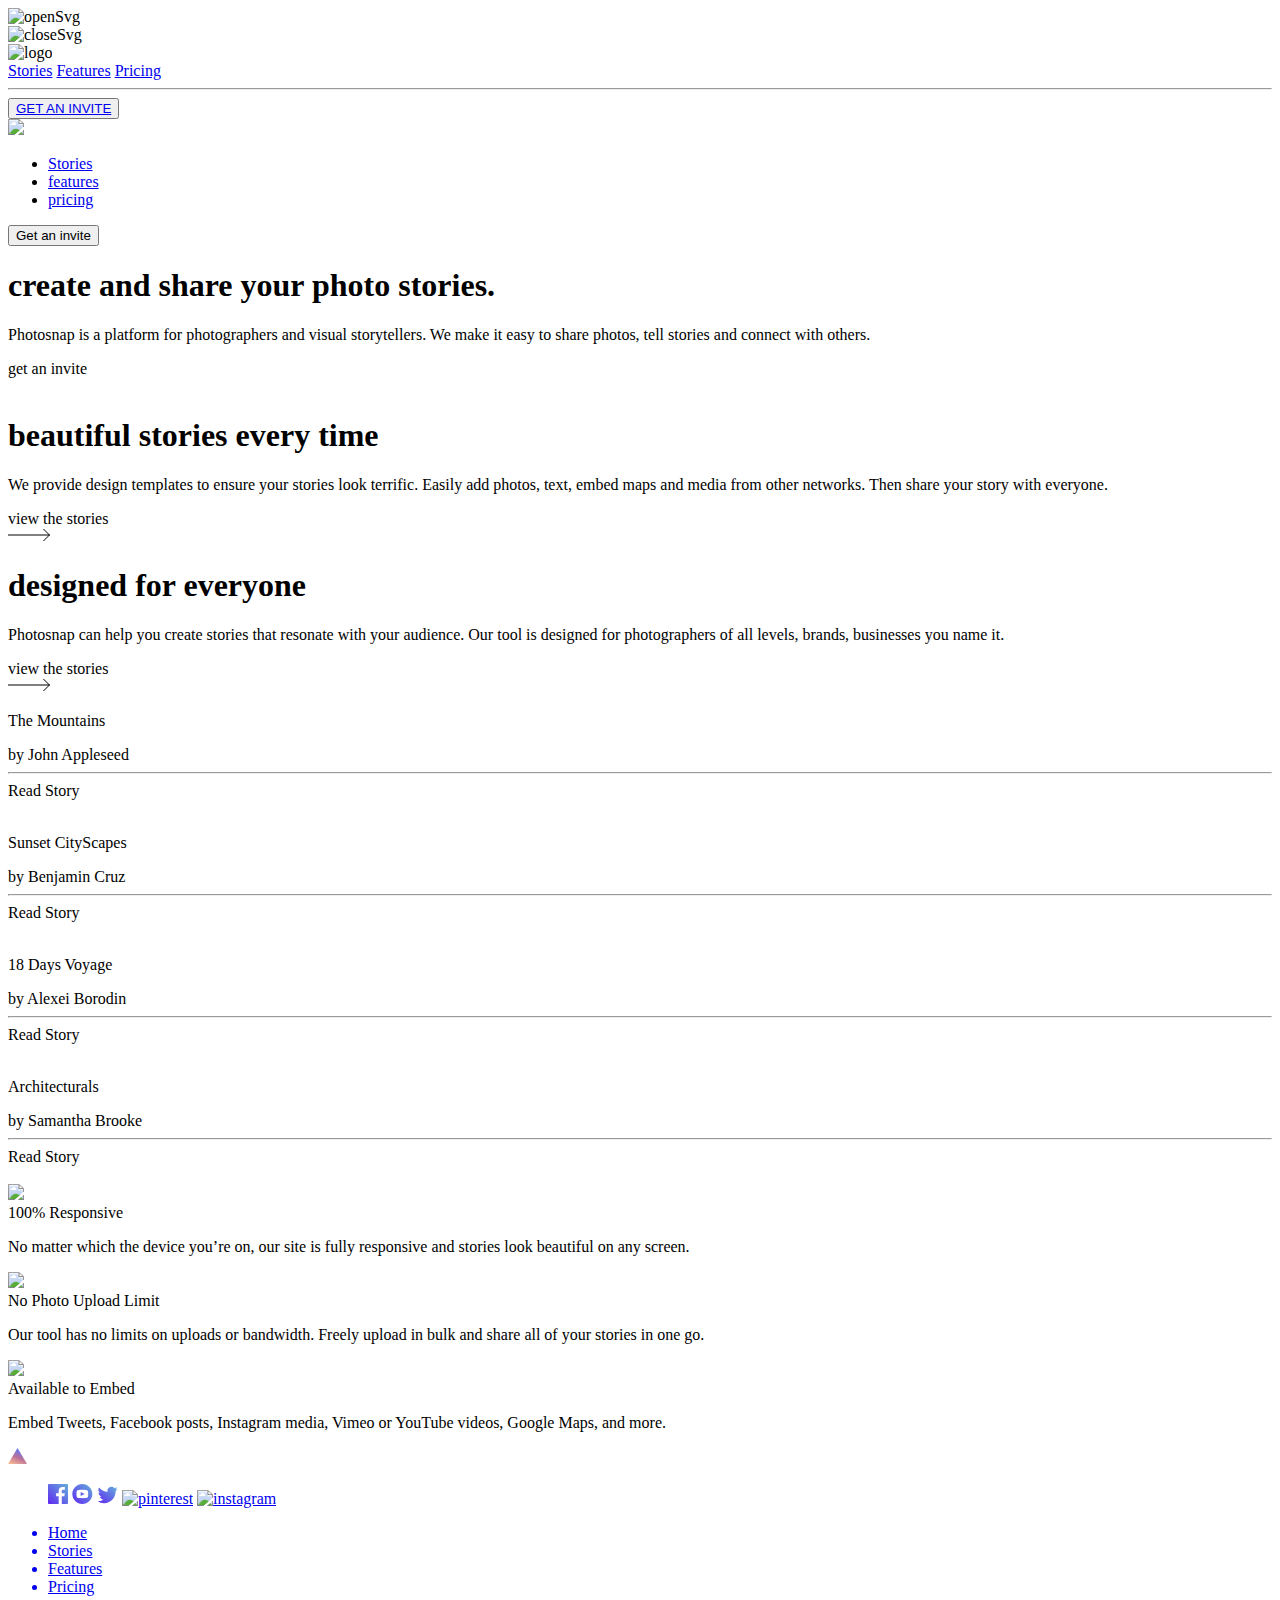
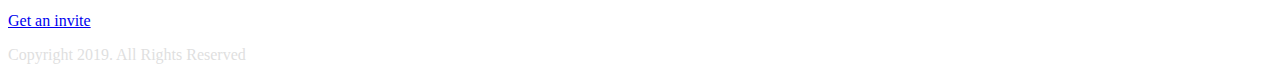
==== starter-code/index.html @ 3b705730 "update" ====
<!DOCTYPE html>
<html lang="en">
<head>
  <meta charset="UTF-8">
  <meta name="viewport" content="width=device-width, initial-scale=1.0">
  <link rel="stylesheet" href="main.css">
  <link rel="preconnect" href="https://fonts.googleapis.com">
<link rel="preconnect" href="https://fonts.gstatic.com" crossorigin>
<link href="https://fonts.googleapis.com/css2?family=DM+Sans:wght@500&display=swap" rel="stylesheet">
<link rel="preconnect" href="https://fonts.googleapis.com">
<link rel="preconnect" href="https://fonts.gstatic.com" crossorigin>
<link href="https://fonts.googleapis.com/css2?family=DM+Sans&display=swap" rel="stylesheet">
<link rel="preconnect" href="https://fonts.googleapis.com">
<link rel="preconnect" href="https://fonts.gstatic.com" crossorigin>
<link href="https://fonts.googleapis.com/css2?family=DM+Sans&display=swap" rel="stylesheet">
<link rel="preconnect" href="https://fonts.googleapis.com">
<link rel="preconnect" href="https://fonts.gstatic.com" crossorigin>
<link href="https://fonts.googleapis.com/css2?family=DM+Sans&display=swap" rel="stylesheet">
 
  <link rel="icon" type="image/png" sizes="32x32" href="./assets/favicon-32x32.png">
 

 




  <title>Frontend Mentor | Photosnap Website Challenge</title>
</head>
<body>
   

  <div class="mob-menu">
    <img class="mob-open"  src="./assets/shared/mobile/menu.svg" alt="openSvg">
    <div class="mob-wrapper close">
      <img class="mob-close" src="./assets/shared/mobile/close.svg"  alt="closeSvg">
      <div class="mob-list">
        <div class="nav-logo">
          <img src="./assets/shared/desktop/logo.svg" alt="logo">
        </div>
        <a href="stories.html" class="mob-list_item">Stories</a>
        <a href="features.html" class="mob-list_item">Features</a>
        <a href="pricing.html" class="mob-list_item">Pricing</a>
        <div class="line">
          <hr>
        </div>
        <button class="button"><a href="#">GET AN INVITE</a></button>
      </div>
    </div>
  </div> 



   <header>
          
            <img src="../starter/assets/shared/desktop/logo.svg" class="logo"/>
            <div class="openMenu">
           
            </div> 
            <div class="closeMenu">
           
            </div> 
        
    
     <nav class="nav-links"> 
      <ul class="nav-list">
        <li class="nav-item">
          <a href="#" class="nav-link">Stories</a></li>
        <li><a href="features.html" class="nav-link">features</a></li>
        <li><a href="#" class="nav-link">pricing</a></li>
       </ul>
   
      
           
      
      
     </nav>
     <a class="cta" href="#"><button>Get an invite</button></a>  
     </header> 
    
  
     <section>
      
      <div class="angry-grid">
        
        <div id="item-0"></div>
        <div id="item-1">
                <div class="item-1-content">
                  <div class="side-verticle-line">
                    
                  </div>
                      <div class="item-1-description">
                        <div class="item-1-heading">
                          <h1>create and share your photo stories.</h1>
                        </div>
                        <div class="item-1-paragraph">
                         <p>Photosnap is a platform for photographers and visual storytellers. We make it easy to share photos, tell stories and connect with others.</p>
                        </div>
                         
                        <div class="item-1-last-section">
                          <div class="item-1-small-span">
                            <span>get an invite</span>
                          </div>
                           <div  class="arrow">
                            <svg width="42" height="14" viewBox="0 0 42 14" fill="none" xmlns="http://www.w3.org/2000/svg">
                              <path d="M0 7H41.864" stroke="white"/>
                              <path d="M35.4282 1L41.4282 7L35.4282 13" stroke="white"/>
                              </svg>
                              
                           </div>
                        </div>

                      </div>
                      
                  
      
                </div>
            
          </div> 
          
          
          <div id="item-2"></div>
          <div id="item-3">
              <div class="item3-content">
                <div class="item3-content-heading">
                  <h1>beautiful stories every time</h1>
                </div>
                  <div class="item3-content-paragraph">
                     <p>We provide design templates to ensure your stories look terrific. Easily add photos, text, embed maps and media from other networks. Then share your story with everyone.</p>
                  </div>
                  

                  <div class="item3-last-section">
                    <div class="item3-last-section-span">
                      <span>view the stories</span>
                    </div>
                    <div class="arrow2">
                      <svg xmlns="http://www.w3.org/2000/svg" width="43" height="14"><g fill="none" fill-rule="evenodd" stroke="#000"><path d="M0 7h41.864M35.428 1l6 6-6 6"/></g></svg>
                    </div>
                  </div>

              </div>
          </div> 

             
                <div id="item-4">
                  <div class="item4-content">
                    <div class="item4-content-heading">
                      <h1>designed for everyone</h1>
                    </div>
                      <div class="item4-content-paragraph">
                         <p>Photosnap can help you create stories that resonate with your audience.  Our tool is designed for photographers of all levels, brands, businesses you name it. </p>
                      </div>
                      
      
                      <div class="item4-last-section">
                        <div class="item3-last-section-span">
                          <span>view the stories</span>
                        </div>
                        <div class="arrow4">
                          <svg xmlns="http://www.w3.org/2000/svg" width="43" height="14"><g fill="none" fill-rule="evenodd" stroke="#000"><path d="M0 7h41.864M35.428 1l6 6-6 6"/></g></svg>
                        </div>
                      </div>
      
                  </div>
                </div>
                <div id="item-5"></div>
            

         
          
          
        </div>
          
        </div>

        <div class="image-grid">
            <div class="cards img1">
              <div class="img1-content-container">
                <div class="img1-content">
                  <p>The Mountains</p>
                  <span>by John Appleseed</span>
                </div>
                <div class="line">
                  <hr>
                </div>
                 
                  <div class="read-story-content">
                    <div class="read-story-content-span">
                      <span>Read Story</span>
                     </div>
                     <div class="read-story-content-arrow">
                      <svg width="42" height="14" viewBox="0 0 42 14" fill="none" xmlns="http://www.w3.org/2000/svg">
                        <path d="M0 7H41.864" stroke="white"/>
                        <path d="M35.4282 1L41.4282 7L35.4282 13" stroke="white"/>
                        </svg>
                     </div>
                  </div>
                     
               
              </div>
                
            </div>
            <div class="cards img2">
              <div class="img2-content-container1">
                <div class="img2-content1">
                  <p>Sunset CityScapes</p>
                  <span>by Benjamin Cruz</span>
                </div>
                <div class="line1">
                  <hr>
                </div>
                 
                  <div class="read-story-content1">
                    <div class="read-story-content-span1">
                      <span>Read Story</span>
                     </div>
                     <div class="read-story-content-arrow1">
                      <svg width="42" height="14" viewBox="0 0 42 14" fill="none" xmlns="http://www.w3.org/2000/svg">
                        <path d="M0 7H41.864" stroke="white"/>
                        <path d="M35.4282 1L41.4282 7L35.4282 13" stroke="white"/>
                        </svg>
                     </div>
                  </div>
                     
               
              </div>
            </div>

            <div class="cards img3">
              <div class="img3-content-container2">
                <div class="img3-content2">
                  <p>18 Days Voyage</p>
                  <span>by Alexei Borodin</span>
                </div>
                <div class="line2">
                  <hr>
                </div>
                 
                  <div class="read-story-content2">
                    <div class="read-story-content-span2">
                      <span>Read Story</span>
                     </div>
                     <div class="read-story-content-arrow2">
                      <svg width="42" height="14" viewBox="0 0 42 14" fill="none" xmlns="http://www.w3.org/2000/svg">
                        <path d="M0 7H41.864" stroke="white"/>
                        <path d="M35.4282 1L41.4282 7L35.4282 13" stroke="white"/>
                        </svg>
                     </div>
                    
                    </div>    
              </div>
              
            </div>
                  
            <div class="cards img4">
              <div class="img4-content-container3">
                <div class="img4-content3">
                  <p>Architecturals</p>
                  <span>by Samantha Brooke</span>
                </div>
                <div class="line3">
                  <hr>
                </div>
                 
                  <div class="read-story-content3">
                    <div class="read-story-content-span3">
                      <span>Read Story</span>
                     </div>
                     <div class="read-story-content-arrow3">
                      <svg width="42" height="14" viewBox="0 0 42 14" fill="none" xmlns="http://www.w3.org/2000/svg">
                        <path d="M0 7H41.864" stroke="white"/>
                        <path d="M35.4282 1L41.4282 7L35.4282 13" stroke="white"/>
                        </svg>
                     </div>
                  </div>
                     
               
              </div>
            </div>
          
        </div>
        
     </section>

       <section>
            <div class="mid-section">
               <div class="mid-section-content">
                <div class="mid-section-content-left">
                  <div class="mid-section-img-left">
                    <img src="./assets/features/desktop/responsive.svg"/>
                </div>  
                        <div class="mid-mid">
                          <div class="mid-section-span-left">
                            <span>100% Responsive</span>
                           </div>
                           <div class="mid-section-content-paragraph-left">
                            <p>No matter which the device you’re on, our site is fully responsive and stories look beautiful on any screen.</p>
                           </div>
                    </div> 
                        </div>
                       

                <div class="mid-section-center">
                  <div class="mid-section-center-content">
                    <div class="mid-section-img-center">
                      <img src="./assets/features/desktop/no-limit.svg"/>
                  </div> 
                         <div class="cen-cen">
                          <div class="mid-section-span-center">
                            <span>No Photo Upload Limit</span>
                           </div>
                           <div class="mid-section-content-paragraph-center">
                            <p>Our tool has no limits on uploads or bandwidth. Freely upload in bulk and share all of your stories in one go.</p>
                           </div>
                         </div>
                  </div>
                  
                       
                </div>  
                 
                <div class="mid-section-right">
                    <div class="mid-section-right-content">
                      <div class="mid-section-img-right">
                        <img src="./assets/features/desktop/embed.svg"/>
                         </div>
                            <div class="right-right">
                              <div class="mid-section-paragraph-right">
                                <span>Available to Embed</span>
                               </div>
                               <div class="mid-section-content-span-right">
                                <p>Embed Tweets, Facebook posts, Instagram media, Vimeo or YouTube videos, Google Maps, and more. </p>
                               </div>
                            </div>
                           
                    </div>
                  
                </div> 







               


            </div>
          </div>

       </section> 
  
       <div class="footer">
        <div class="footer-content row">
          <div class="footer-content-right">
            <div class="logo1">
              <svg width="170" height="16" viewBox="0 0 170 16" fill="none" xmlns="http://www.w3.org/2000/svg">
                <path fill-rule="evenodd" clip-rule="evenodd" d="M70.1027 15.3622C69.0721 15.7874 67.9658 16 66.7838 16C65.5874 16 64.4775 15.7874 63.4541 15.3622C62.4306 14.9369 61.5405 14.3568 60.7838 13.6216C60.027 12.8865 59.4324 12.036 59 11.0703C58.5676 10.1045 58.3514 9.08108 58.3514 8C58.3514 6.91892 58.5676 5.8955 59 4.92973C59.4324 3.96396 60.027 3.11351 60.7838 2.37838C61.5405 1.64324 62.4306 1.06306 63.4541 0.637838C64.4775 0.212613 65.5874 0 66.7838 0C67.9658 0 69.0721 0.212613 70.1027 0.637838C71.1333 1.06306 72.027 1.64324 72.7838 2.37838C73.5405 3.11351 74.1351 3.96396 74.5676 4.92973C75 5.8955 75.2162 6.91892 75.2162 8C75.2162 9.08108 75 10.1045 74.5676 11.0703C74.1351 12.036 73.5405 12.8865 72.7838 13.6216C72.027 14.3568 71.1333 14.9369 70.1027 15.3622ZM31.1081 11.027V15.5676H27V0.432432H33.8108C34.6468 0.432432 35.4108 0.565766 36.1027 0.832432C36.7946 1.0991 37.3856 1.47027 37.8757 1.94595C38.3658 2.42162 38.7477 2.98378 39.0216 3.63243C39.2955 4.28108 39.4324 4.98018 39.4324 5.72973C39.4324 6.49369 39.2955 7.1964 39.0216 7.83784C38.7477 8.47928 38.3658 9.03784 37.8757 9.51351C37.3856 9.98919 36.7946 10.3604 36.1027 10.627C35.4108 10.8937 34.6468 11.027 33.8108 11.027H31.1081ZM31.1081 7.35135H33.5946C34.0847 7.35135 34.4955 7.18919 34.827 6.86486C35.1586 6.54054 35.3243 6.16216 35.3243 5.72973C35.3243 5.2973 35.1586 4.91892 34.827 4.59459C34.4955 4.27027 34.0847 4.10811 33.5946 4.10811H31.1081V7.35135ZM46.1351 15.5676V9.72973H51.6486V15.5676H55.7568V0.432432H51.6486V6.05405H46.1351V0.432432H42.027V15.5676H46.1351ZM66.7838 12.3243C66.1928 12.3243 65.6378 12.2162 65.1189 12C64.6 11.7838 64.1532 11.4811 63.7784 11.0919C63.4036 10.7027 63.1081 10.245 62.8919 9.71892C62.6757 9.19279 62.5676 8.61982 62.5676 8C62.5676 7.38018 62.6757 6.80721 62.8919 6.28108C63.1081 5.75495 63.4036 5.2973 63.7784 4.90811C64.1532 4.51892 64.6 4.21622 65.1189 4C65.6378 3.78378 66.1928 3.67568 66.7838 3.67568C67.3748 3.67568 67.9261 3.78378 68.4378 4C68.9495 4.21622 69.3964 4.51892 69.7784 4.90811C70.1604 5.2973 70.4595 5.75495 70.6757 6.28108C70.8919 6.80721 71 7.38018 71 8C71 8.61982 70.8919 9.19279 70.6757 9.71892C70.4595 10.245 70.1604 10.7027 69.7784 11.0919C69.3964 11.4811 68.9495 11.7838 68.4378 12C67.9261 12.2162 67.3748 12.3243 66.7838 12.3243ZM84.8378 4.10811V15.5676H80.7297V4.10811H76.5135V0.432432H89.0541V4.10811H84.8378ZM98.7838 16C99.9658 16 101.072 15.7874 102.103 15.3622C103.133 14.9369 104.027 14.3568 104.784 13.6216C105.541 12.8865 106.135 12.036 106.568 11.0703C107 10.1045 107.216 9.08108 107.216 8C107.216 6.91892 107 5.8955 106.568 4.92973C106.135 3.96396 105.541 3.11351 104.784 2.37838C104.027 1.64324 103.133 1.06306 102.103 0.637838C101.072 0.212613 99.9658 0 98.7838 0C97.5874 0 96.4775 0.212613 95.4541 0.637838C94.4306 1.06306 93.5405 1.64324 92.7838 2.37838C92.027 3.11351 91.4324 3.96396 91 4.92973C90.5676 5.8955 90.3514 6.91892 90.3514 8C90.3514 9.08108 90.5676 10.1045 91 11.0703C91.4324 12.036 92.027 12.8865 92.7838 13.6216C93.5405 14.3568 94.4306 14.9369 95.4541 15.3622C96.4775 15.7874 97.5874 16 98.7838 16ZM97.1189 12C97.6378 12.2162 98.1928 12.3243 98.7838 12.3243C99.3748 12.3243 99.9261 12.2162 100.438 12C100.95 11.7838 101.396 11.4811 101.778 11.0919C102.16 10.7027 102.459 10.245 102.676 9.71892C102.892 9.19279 103 8.61982 103 8C103 7.38018 102.892 6.80721 102.676 6.28108C102.459 5.75495 102.16 5.2973 101.778 4.90811C101.396 4.51892 100.95 4.21622 100.438 4C99.9261 3.78378 99.3748 3.67568 98.7838 3.67568C98.1928 3.67568 97.6378 3.78378 97.1189 4C96.6 4.21622 96.1532 4.51892 95.7784 4.90811C95.4036 5.2973 95.1081 5.75495 94.8919 6.28108C94.6757 6.80721 94.5676 7.38018 94.5676 8C94.5676 8.61982 94.6757 9.19279 94.8919 9.71892C95.1081 10.245 95.4036 10.7027 95.7784 11.0919C96.1532 11.4811 96.6 11.7838 97.1189 12ZM114.568 16C115.519 16 116.369 15.8667 117.119 15.6C117.868 15.3333 118.503 14.973 119.022 14.5189C119.541 14.0649 119.937 13.5387 120.211 12.9405C120.485 12.3423 120.622 11.7045 120.622 11.027C120.622 10.1477 120.449 9.42703 120.103 8.86487C119.757 8.3027 119.324 7.84865 118.805 7.5027C118.286 7.15676 117.721 6.88288 117.108 6.68108C116.495 6.47928 115.93 6.29189 115.411 6.11892C114.892 5.94595 114.459 5.76216 114.114 5.56757C113.768 5.37297 113.595 5.1027 113.595 4.75676C113.595 4.42523 113.742 4.12613 114.038 3.85946C114.333 3.59279 114.726 3.45946 115.216 3.45946C115.591 3.45946 115.93 3.52072 116.232 3.64324C116.535 3.76577 116.795 3.90631 117.011 4.06486C117.27 4.23784 117.501 4.43243 117.703 4.64865L120.081 2.16216C119.735 1.75856 119.31 1.3982 118.805 1.08108C118.373 0.807207 117.825 0.558559 117.162 0.335135C116.499 0.111712 115.706 0 114.784 0C113.919 0 113.133 0.12973 112.427 0.389189C111.721 0.648649 111.119 0.994595 110.622 1.42703C110.124 1.85946 109.739 2.35676 109.465 2.91892C109.191 3.48108 109.054 4.05766 109.054 4.64865C109.054 5.52793 109.227 6.24865 109.573 6.81081C109.919 7.37297 110.351 7.82703 110.87 8.17297C111.389 8.51892 111.955 8.79279 112.568 8.99459C113.18 9.1964 113.746 9.38378 114.265 9.55676C114.784 9.72973 115.216 9.91351 115.562 10.1081C115.908 10.3027 116.081 10.573 116.081 10.9189C116.081 11.3514 115.908 11.7297 115.562 12.0541C115.216 12.3784 114.741 12.5405 114.135 12.5405C113.645 12.5405 113.202 12.4577 112.805 12.2919C112.409 12.1261 112.067 11.9423 111.778 11.7405C111.447 11.4955 111.151 11.2216 110.892 10.9189L108.514 13.4054C108.946 13.8955 109.458 14.3279 110.049 14.7027C110.553 15.0342 111.18 15.3333 111.93 15.6C112.679 15.8667 113.559 16 114.568 16ZM127.108 7.13514V15.5676H123V0.432432H126.568L133.054 8.86486V0.432432H137.162V15.5676H133.616L127.108 7.13514ZM143.324 15.5676L144.405 12.3243H149.378L150.459 15.5676H154.892L149.162 0.432432H144.622L138.892 15.5676H143.324ZM146.892 4.64865L145.486 9.08108H148.297L146.892 4.64865ZM160.73 15.5676V11.027H163.432C164.268 11.027 165.032 10.8937 165.724 10.627C166.416 10.3604 167.007 9.98919 167.497 9.51351C167.987 9.03784 168.369 8.47928 168.643 7.83784C168.917 7.1964 169.054 6.49369 169.054 5.72973C169.054 4.98018 168.917 4.28108 168.643 3.63243C168.369 2.98378 167.987 2.42162 167.497 1.94595C167.007 1.47027 166.416 1.0991 165.724 0.832432C165.032 0.565766 164.268 0.432432 163.432 0.432432H156.622V15.5676H160.73ZM160.73 7.35135H163.216C163.706 7.35135 164.117 7.18919 164.449 6.86486C164.78 6.54054 164.946 6.16216 164.946 5.72973C164.946 5.2973 164.78 4.91892 164.449 4.59459C164.117 4.27027 163.706 4.10811 163.216 4.10811H160.73V7.35135Z" fill="white"/>
                <path fill-rule="evenodd" clip-rule="evenodd" d="M0 16L9.5 0L19 16H0Z" fill="url(#paint0_linear_0_2888)"/>
                <defs>
                <linearGradient id="paint0_linear_0_2888" x1="9.5" y1="20" x2="16.6529" y2="3.01176" gradientUnits="userSpaceOnUse">
                <stop stop-color="#FFC593"/>
                <stop offset="0.519452" stop-color="#BC7198"/>
                <stop offset="1" stop-color="#5A77FF"/>
                </linearGradient>
                </defs>
                </svg>
                
            </div>
    
            <div class="socials">
              <div class="socials-icon">
                <ul>
                  <a href="#" class="facebook"><svg xmlns="http://www.w3.org/2000/svg" width="20" height="20"><defs><linearGradient id="a" x1="100%" x2="0%" y1="0%" y2="100%"><stop offset="0%" stop-color="#63AFDB"/><stop offset="100%" stop-color="#6028F1"/></linearGradient></defs><path fill="url(#a)" d="M18.896 0H1.104C.494 0 0 .494 0 1.104v17.793C0 19.506.494 20 1.104 20h9.58v-7.745H8.076V9.237h2.606V7.01c0-2.583 1.578-3.99 3.883-3.99 1.104 0 2.052.082 2.329.119v2.7h-1.598c-1.254 0-1.496.597-1.496 1.47v1.928h2.989l-.39 3.018h-2.6V20h5.098c.608 0 1.102-.494 1.102-1.104V1.104C20 .494 19.506 0 18.896 0z"/></svg></a>
                  <a href="#" class="youtube"><svg xmlns="http://www.w3.org/2000/svg" width="21" height="20"><defs><linearGradient id="a" x1="0%" x2="100%" y1="100%" y2="0%"><stop offset="0%" stop-color="#D3205A"/><stop offset="100%" stop-color="#FF5A5A"/></linearGradient></defs><path fill="url(#a)" d="M43.33 0c-5.523 0-10 4.478-10 10 0 5.523 4.477 10 10 10s10-4.477 10-10c0-5.522-4.477-10-10-10zm3.7 14.077c-1.75.12-5.653.12-7.402 0-1.896-.13-2.117-1.059-2.131-4.077.014-3.024.237-3.947 2.131-4.077 1.75-.12 5.652-.12 7.403 0 1.897.13 2.117 1.059 2.132 4.077-.015 3.024-.237 3.947-2.132 4.077zm-5.367-6.029l4.098 1.949-4.098 1.955V8.048z" transform="translate(-33)"/></svg></a>
                  <a href="#" clas="twitter"><svg xmlns="http://www.w3.org/2000/svg" width="21" height="18"><defs><linearGradient id="a" x1="100%" x2="0%" y1="16.979%" y2="83.021%"><stop offset="0%" stop-color="#65FFEB"/><stop offset="100%" stop-color="#27718A"/></linearGradient></defs><path fill="url(#a)" d="M86.66 3.797a8.192 8.192 0 01-2.357.646 4.11 4.11 0 001.805-2.27 8.22 8.22 0 01-2.606.996 4.096 4.096 0 00-2.995-1.296c-2.65 0-4.596 2.472-3.998 5.038a11.648 11.648 0 01-8.457-4.287 4.109 4.109 0 001.27 5.478 4.086 4.086 0 01-1.858-.513c-.045 1.901 1.318 3.68 3.291 4.075a4.113 4.113 0 01-1.853.07 4.106 4.106 0 003.833 2.85 8.25 8.25 0 01-6.075 1.7 11.616 11.616 0 006.29 1.843c7.618 0 11.922-6.434 11.662-12.205a8.354 8.354 0 002.048-2.124z" transform="translate(-66 -1)"/></svg></a>
                  <a href="#"><img src="./assets/shared/desktop/pinterest.svg" alt="pinterest"></a>
                  <a href="#"><img src="./assets/shared/desktop/instagram.svg" alt="instagram"></a>
                </ul>
              </div>
            </div>
            
          </div>
    
            <div class="footer-nav-links">
              <ul class="footer-links">
                <a href="index.html"><li>Home</li> </a>
                <a href="stories.html"><li>Stories</li> </a>
                <a href="features.html"><li>Features</li> </a>
                <a href="pricing.html"><li>Pricing</li> </a>
              </ul>
            </div>
    
            <div class="footer-extra-nav">
              <div class="extra-nav">
                <a href="#">Get an invite<svg width="42" height="14" viewBox="0 0 42 14" fill="none" xmlns="http://www.w3.org/2000/svg">
                  <path d="M0 7H41.864" stroke="white"/>
                  <path d="M35.4282 1L41.4282 7L35.4282 13" stroke="white"/>
                  </svg>
                  </a>
              </div>
              <p style="color: #dfdfdf">Copyright 2019. All Rights Reserved</p>
            </div>
            </div>
        </div>

      </footer>



 
  
  
   


        <script src="/starter/menu.js"></script>
</body>
</html>
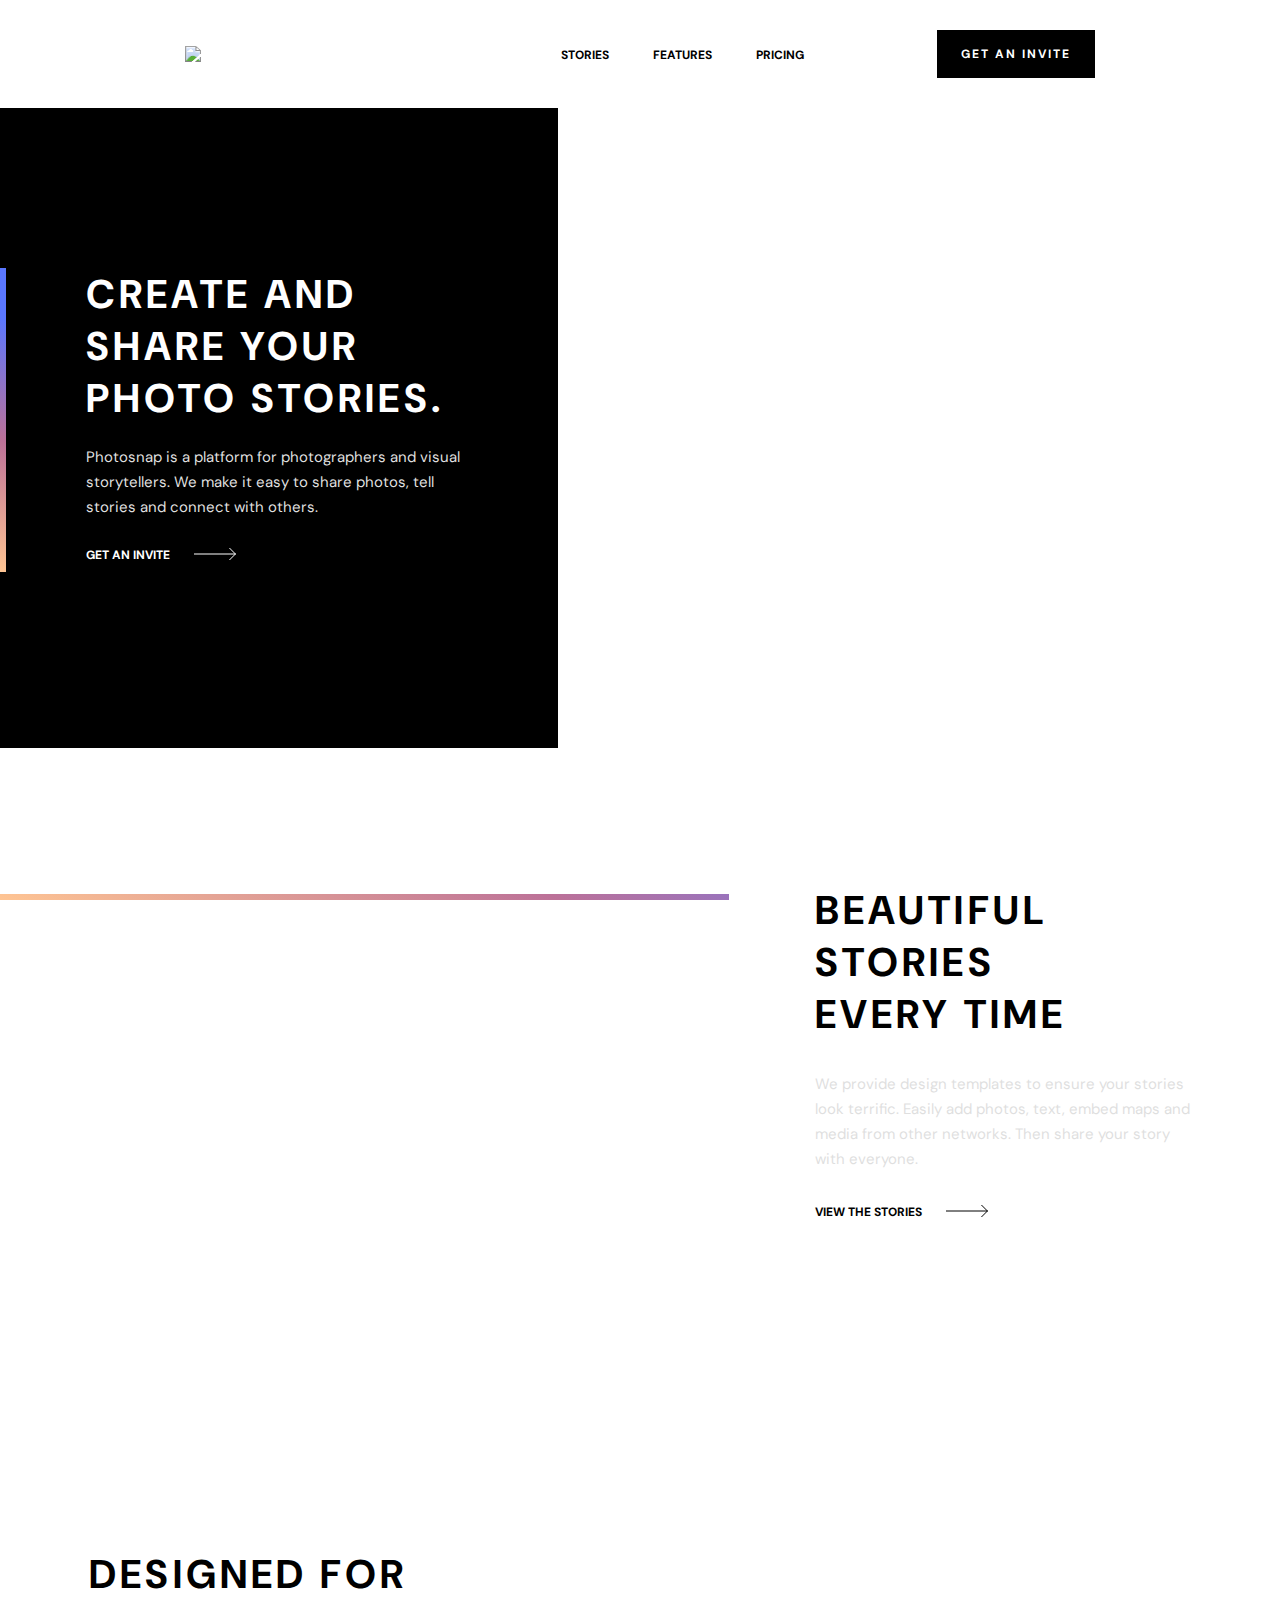
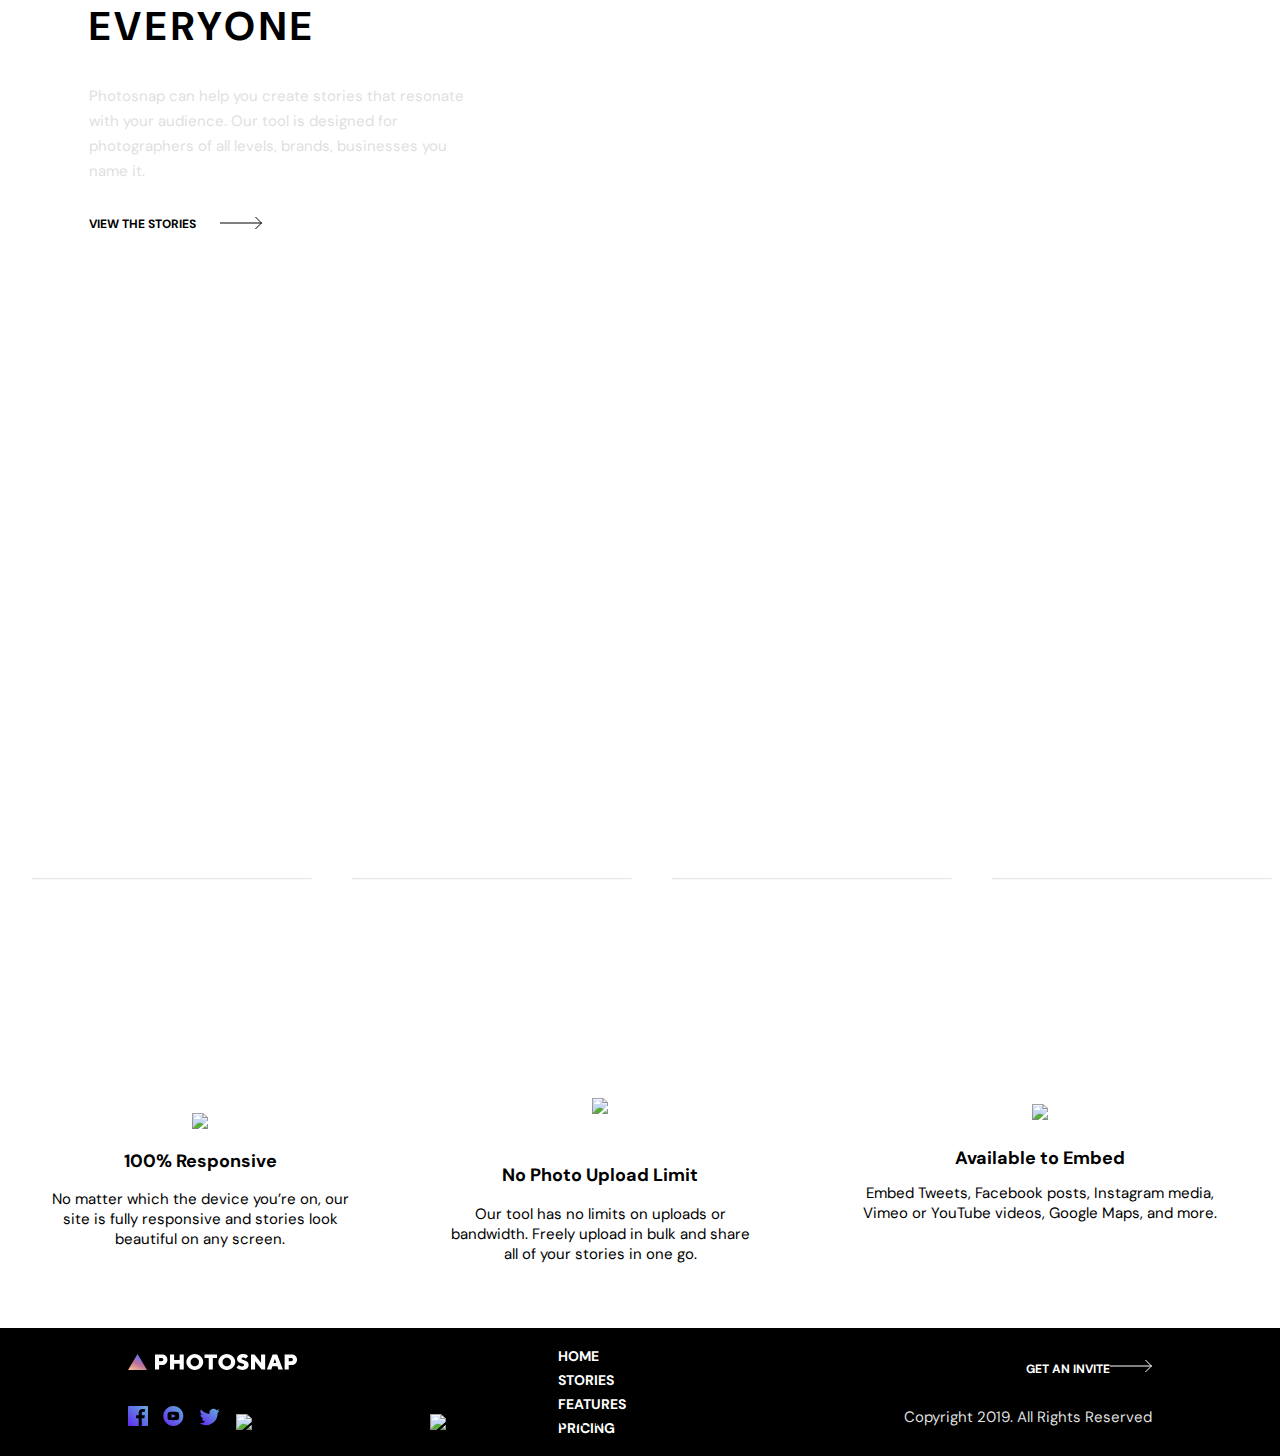
==== commit 4a4bcb09: "update" ====
--- a/starter-code/index.html
+++ b/starter-code/index.html
@@ -3,7 +3,7 @@
 <head>
   <meta charset="UTF-8">
   <meta name="viewport" content="width=device-width, initial-scale=1.0">
-  <link rel="stylesheet" href="main.css">
+  <link rel="stylesheet" href="./css/main.css">
   <link rel="preconnect" href="https://fonts.googleapis.com">
 <link rel="preconnect" href="https://fonts.gstatic.com" crossorigin>
 <link href="https://fonts.googleapis.com/css2?family=DM+Sans:wght@500&display=swap" rel="stylesheet">
@@ -38,9 +38,9 @@
         <div class="nav-logo">
           <img src="./assets/shared/desktop/logo.svg" alt="logo">
         </div>
-        <a href="stories.html" class="mob-list_item">Stories</a>
-        <a href="features.html" class="mob-list_item">Features</a>
-        <a href="pricing.html" class="mob-list_item">Pricing</a>
+        <a href="./stories.html" class="mob-list_item">Stories</a>
+        <a href="./features.html" class="mob-list_item">Features</a>
+        <a href="./pricing.html" class="mob-list_item">Pricing</a>
         <div class="line">
           <hr>
         </div>
@@ -65,9 +65,9 @@
      <nav class="nav-links"> 
       <ul class="nav-list">
         <li class="nav-item">
-          <a href="#" class="nav-link">Stories</a></li>
+          <a href="./stories.html" class="nav-link">Stories</a></li>
         <li><a href="features.html" class="nav-link">features</a></li>
-        <li><a href="#" class="nav-link">pricing</a></li>
+        <li><a href="./pricing.html" class="nav-link">pricing</a></li>
        </ul>
    
       
--- a/starter-code/css/main.css
+++ b/starter-code/css/main.css
@@ -0,0 +1,1319 @@
+
+
+:root{
+  --pure-black:#000000;
+  --light-gray:#dfdfdf;
+  --pure-white:#ffffff;
+  --small-text:"DM Sans", sans-serif;
+  --small-paragraph:'DM Sans', sans-serif;
+
+}
+
+*{
+  padding: 0;
+  margin: 0;
+  box-sizing: border-box;
+  list-style: none;
+}
+
+
+body{
+ width: 100%;
+}
+
+
+
+
+header {
+  display: flex;
+  justify-content: space-around; 
+   align-items: center; 
+  padding: 30px 10%;
+
+  
+}
+
+
+
+li, a, button {
+  font-family: var(--small-text);
+  font-weight: 500;
+  font-size: 12px;
+  color: var(--pure-black);
+  text-decoration: none;
+  text-transform: uppercase;
+  font-weight: 700;
+}
+
+.nav-links li {
+  display: inline-block;
+  padding: 0px 20px;
+
+}
+
+.nav-links {
+  list-style: none;
+  display: flex;
+  
+ 
+}
+
+.nav-links li a {
+  transition: all 0.3s ease 0s;
+}
+
+.nav-links li a:hover {
+  color: var(--light-gray);
+  cursor: pointer;
+}
+
+.nav-links.active{
+opacity: 1;
+}
+
+#nav-bar{
+  display: none;
+}
+
+
+button {
+ 
+  background-color: var(--pure-black);
+  width: 158px;
+  height: 48px;
+  border: none;
+  transition: all 0.3s ease 0s;
+  color: var(--pure-white);
+  font-size: 12px;
+  font-family: "DM Sans", sans-serif;
+  letter-spacing: 2px;
+} 
+
+
+button:hover{
+  background-color: var(--light-gray);
+  color:var(--pure-black);
+  cursor: pointer;
+} 
+
+
+.mob-list{
+  display: none;
+}
+
+.mob-open{
+  display: none;
+}
+
+
+
+.angry-grid {
+  display: grid; 
+
+   
+ 
+
+  grid-template-areas: 
+  'image-two image-two first-image first-image first-image first-image'
+  'three three three three four four'
+   'five five six six six six';
+  
+height: 100%;
+
+  
+}
+ 
+#item-0 {
+grid-area: first-image;
+  background:url('../assets/home/desktop/create-and-share.jpg'); 
+  height: 40rem;
+   background-size: cover; 
+  
+
+}
+#item-1 {
+   grid-area: image-two;
+  background-color:var(--pure-black);
+   color:var(--pure-white); 
+ 
+  
+
+}
+
+.side-verticle-line{
+  width: 6px;
+  height: 304px;
+  background: linear-gradient(26.57deg, #FFC593 0%, #BC7198 43.29%, #5A77FF 83.33%);
+  position: absolute;
+  left: 0%;
+}
+
+#item-2 {
+   grid-area: three;
+   height: 40rem;
+  background: url(../assets/home/desktop/beautiful-stories.jpg);
+  background-size: cover;
+  
+ 
+  
+}
+#item-3 {
+grid-area: four;
+height: 40rem;
+/* border: 1px solid black; */
+  background-color: var(--pure-white); 
+
+}
+
+#item-4 {
+   grid-area: five;
+  background-color: var(--pure-white); 
+  height: 40rem;
+
+  
+}
+#item-5 {
+  grid-area: six;
+  background: url('../assets/home/desktop/designed-for-everyone.jpg');
+  
+  background-size: cover;
+  height: 40rem; 
+  
+  
+}
+
+.item-1-heading h1{
+  letter-spacing: 4.17px;;
+  width: 387px;
+  font-size: 40px;
+  font-family: var(--small-text);
+  text-transform: uppercase;
+}
+.item-1-content{
+  display: flex;
+  padding-top: 10rem;
+  
+}
+
+.item-1-paragraph{
+  font-family: var(--small-paragraph);
+  font-size: 15px;
+  line-height: 25px;
+  color:var(--light-gray);
+  width: 380px;
+  padding-top: 1.313rem;
+ 
+}
+.item-1-last-section{
+  display: flex;
+  gap: 1.5rem;
+  padding-top: 1.7rem;
+}
+
+.item-1-description{
+ margin: 0 auto;
+}
+
+.item-1-small-span{
+  text-transform: uppercase;
+  font-size: 12px;
+  font-family: var(--small-text);
+  font-weight: 700;
+}
+.item-1-small-span:hover{
+  text-decoration: underline;
+  cursor: pointer;
+}
+
+.item3-content{
+  display: table;
+  margin: 0 auto;
+  padding-top: 8.5rem;
+}
+
+.item3-content-heading h1{
+  color: var(--pure-black);
+  font-family: var(--small-text);
+  text-transform: uppercase;
+  font-weight: 700;
+  font-size: 40px; 
+  width: 300px;
+  letter-spacing: 4.17px;
+}
+
+.item3-content-paragraph{
+  color:var(--light-gray);
+  font-family: var(--small-paragraph);
+  line-height: 25px;
+  font-size: 15px;
+  width: 380px;
+  padding-top: 2rem;
+}
+
+
+.item3-last-section{
+  display: flex;
+  gap: 1.5rem;
+  padding-top: 2rem;
+ 
+}
+
+.item3-last-section-span{
+  font-family: var(--small-text);
+  font-weight: 700;
+  text-transform: uppercase;
+  font-size: 12px;
+}
+
+.item3-last-section-span:hover{
+  text-decoration: underline;
+  cursor: pointer;
+}  
+
+
+
+.item4-content{
+  display: table;
+  margin: auto;
+  padding-top:10rem;
+
+  
+}
+
+.item4-content-heading h1{
+  color: var(--pure-black);
+  font-family: var(--small-text);
+  text-transform: uppercase;
+  font-weight: 700;
+  font-size: 40px; 
+  width: 380px;
+  letter-spacing: 4.17px;
+}
+
+.item4-content-paragraph{
+  color:var(--light-gray);
+  font-family: var(--small-paragraph);
+  line-height: 25px;
+  font-size: 15px;
+  width: 380px;
+  padding-top: 2rem;
+}
+
+
+.item4-last-section{
+  display: flex;
+  gap: 1.5rem;
+  padding-top: 2rem;
+ 
+}
+
+.item4-last-section-span{
+  font-family: var(--small-text);
+  font-weight: 700;
+  text-transform: uppercase;
+  font-size: 12px;
+}
+
+.item4-last-section-span:hover{
+  text-decoration: underline;
+  cursor: pointer;
+}
+
+.image-grid{
+  display: grid;
+  margin: auto;
+  grid-template-columns: 1fr 1fr 1fr 1fr;
+ 
+  
+}
+
+.cards{
+
+  height: 510px;
+ 
+}
+
+.img1{
+  background: url('../assets/stories/desktop/mountains.jpg');
+  background-size: cover;
+  transition: transform 0.3s ease-in-out;
+ }
+
+
+ .img2{
+ background: url('../assets/stories/desktop/cityscapes.jpg');
+ background-size: cover;
+ transition: transform 0.3s ease-in-out;
+ }
+
+.img3{
+  background: url('../assets/stories/desktop/18-days-voyage.jpg');
+  background-size: cover;
+  transition: transform 0.3s ease-in-out;
+} 
+
+
+
+.img4{
+  background: url('../assets/stories/desktop/architecturals.jpg');
+  background-size: cover;
+  transition: transform 0.3s ease-in-out;
+}
+
+
+.img1:before{
+  content: "";
+  position: absolute;
+  bottom: 0;
+  left: 0;
+  right: 0;
+  height: 6px;
+  background: linear-gradient(26.57deg, #FFC593 0%, #BC7198 43.29%, #5A77FF 83.33%);
+  z-index: -1;
+ 
+
+}
+.img2:before{
+  content: "";
+  position: absolute;
+  bottom: 0;
+  left: 0;
+  right: 0;
+  height: 6px;
+  background: linear-gradient(26.57deg, #FFC593 0%, #BC7198 43.29%, #5A77FF 83.33%);
+  z-index: -1;
+ 
+}
+.img3:before{
+  content: "";
+  position: absolute;
+  bottom: 0;
+  left: 0;
+  right: 0;
+  height: 6px;
+  background: linear-gradient(26.57deg, #FFC593 0%, #BC7198 43.29%, #5A77FF 83.33%);
+  z-index: -1;
+
+
+} 
+.img4:before{
+  content: "";
+  position: absolute;
+  bottom: 0;
+  left: 0;
+  right: 0;
+  height: 6px;
+  background: linear-gradient(26.57deg, #FFC593 0%, #BC7198 43.29%, #5A77FF 83.33%);
+  z-index: -1;
+
+}
+
+.img1:hover{
+  transform: translateY(-30px);
+  cursor: pointer;
+}
+
+.img2:hover{
+  transform: translateY(-30px);
+  cursor: pointer;
+}
+
+.img3:hover{
+  transform: translateY(-30px);
+  cursor: pointer;
+}
+
+.img4:hover{
+  transform: translateY(-30px);
+  cursor: pointer;
+}
+
+.img1-content-container{
+  
+ position: relative;
+ left: 32px;
+ right: 32px;
+ width: 280px;
+ top: 24rem;
+}
+
+.line hr{
+  width:280px;
+  height: 1px;
+  opacity: 25%;
+  background-color: var(--pure-white);
+  margin-top: .6rem;
+  
+}
+.img1-content p{
+  font-family: var(--small-paragraph);
+  color: var(--pure-white);
+  font-size:22px;
+  font-weight: 600;
+ 
+}
+
+.img1-content p{
+margin-bottom: .4rem;
+}
+.img1-content span{
+  font-family: var(--small-paragraph);
+  color:var(--pure-white);
+  font-size: 16px;
+  font-weight: 400;
+ 
+   
+}
+
+.read-story-content{
+  display: flex;
+  gap: 1rem;
+  margin-top: .7rem;
+  
+}
+
+
+.read-story-content-arrow svg{
+  margin-left: 8.7rem;
+  margin-top: 0.2rem;
+}
+
+.read-story-content-span span{
+  font-family: var(--small-text);
+  color: var(--pure-white);
+  font-size: 16px;
+  font-weight: 600;
+ 
+
+}
+
+.img2-content-container1{
+  
+  position: relative;
+  left: 32px;
+  right: 32px;
+  width: 280px;
+  top: 24rem;
+ }
+ 
+ .line1 hr{
+   width:280px;
+   height: 1px;
+   opacity: 25%;
+   background-color: var(--pure-white);
+   margin-top: .6rem;
+   
+ }
+ .img2-content1 p{
+   font-family: var(--small-paragraph);
+   color: var(--pure-white);
+   font-size:22px;
+   font-weight: 600;
+  
+ }
+ 
+ .img2-content1 p{
+ margin-bottom: .4rem;
+ }
+ .img2-content1 span{
+   font-family: var(--small-paragraph);
+   color:var(--pure-white);
+   font-size: 16px;
+   font-weight: 400;
+  
+    
+ }
+ 
+ .read-story-content1{
+   display: flex;
+   gap: 1rem;
+   margin-top: .7rem;
+   
+ }
+ 
+ 
+ .read-story-content-arrow1 svg{
+   margin-left: 8.7rem;
+   margin-top: 0.2rem;
+ }
+ 
+ .read-story-content-span1 span{
+   font-family: var(--small-text);
+   color: var(--pure-white);
+   font-size: 16px;
+   font-weight: 600;
+  
+ 
+ }
+
+
+
+ .img3-content-container2{
+  
+  position: relative;
+  left: 32px;
+  right: 32px;
+  width: 280px;
+  top: 24rem;
+ }
+ 
+ .line2 hr{
+   width:280px;
+   height: 1px;
+   opacity: 25%;
+   background-color: var(--pure-white);
+   margin-top: .6rem;
+   
+ }
+ .img3-content2 p{
+   font-family: var(--small-paragraph);
+   color: var(--pure-white);
+   font-size:22px;
+   font-weight: 600;
+  
+ }
+ 
+ .img3-content2 p{
+ margin-bottom: .4rem;
+ }
+ .img3-content2 span{
+   font-family: var(--small-paragraph);
+   color:var(--pure-white);
+   font-size: 16px;
+   font-weight: 400;
+  
+    
+ }
+
+ .mob-close{
+  display: none;
+ }
+ 
+ .read-story-content2{
+   display: flex;
+   gap: 1rem;
+   margin-top: .7rem;
+   
+ }
+ 
+ 
+ .read-story-content-arrow2 svg{
+   margin-left: 8.7rem;
+   margin-top: 0.2rem;
+ }
+ 
+ .read-story-content-span2 span{
+   font-family: var(--small-text);
+   color: var(--pure-white);
+   font-size: 16px;
+   font-weight: 600;
+  
+ 
+ }  
+
+
+ .img4-content-container3{
+  
+  position: relative;
+  left: 32px;
+  right: 32px;
+  width: 280px;
+  top: 24rem;
+ }
+ 
+ .line3 hr{
+   width:280px;
+   height: 1px;
+   opacity: 25%;
+   background-color: var(--pure-white);
+   margin-top: .6rem;
+   
+ }
+ .img4-content3 p{
+   font-family: var(--small-paragraph);
+   color: var(--pure-white);
+   font-size:22px;
+   font-weight: 600;
+  
+ }
+ 
+ .img4-content3 p{
+ margin-bottom: .4rem;
+ }
+ .img4-content3 span{
+   font-family: var(--small-paragraph);
+   color:var(--pure-white);
+   font-size: 16px;
+   font-weight: 400;
+  
+    
+ }
+ 
+ .read-story-content3{
+   display: flex;
+   gap: 1rem;
+   margin-top: .7rem;
+   
+ }
+ 
+ 
+ .read-story-content-arrow3 svg{
+   margin-left: 8.7rem;
+   margin-top: 0.2rem;
+ }
+ 
+ .read-story-content-span3 span{
+   font-family: var(--small-text);
+   color: var(--pure-white);
+   font-size: 16px;
+   font-weight: 600;
+  
+ 
+ }
+
+ .mid-section-content{
+   display: flex; 
+   justify-content: space-around;
+   align-items: center;
+ 
+ }
+
+ .mid-section-center-content{
+ text-align: center;
+  
+}
+/* .mid-section-img-left img{
+
+} */
+.mid-section-content-left{
+ text-align: center;
+ margin-top: 10rem;
+}
+ .mid-section-content-paragraph-left p{
+  width: 300px;
+  margin-top: 2rem;
+  text-align: center;
+  font-size: 15px;
+  font-family: var(--small-paragraph);
+  font-weight: 400;
+ }
+
+ .mid-section-span-left span{
+  position: relative;
+  top: 1rem;
+  font-size: 18px;
+  font-family: var(--small-text);
+  font-weight: 700;
+}
+
+
+.mid-section-center{
+   margin-top: 10rem; 
+}
+ .mid-section-content-paragraph-center p{
+  width: 300px;
+  font-size: 15px;
+  text-align: center;
+  font-family: var(--small-paragraph);
+  margin-top: 3.9rem;
+ }
+
+.mid-section-span-center span{
+   position: relative;
+   top: 2.8rem;
+  font-size: 18px;
+  font-family: var(--small-text);
+  font-weight: 700;
+}
+ 
+
+.mid-section-right-content{
+   margin-top: 10rem;
+  text-align: center;
+}
+
+
+.mid-section-content-span-right p{
+  width: 380px;
+  font-size: 15px;
+  text-align: center;
+  font-family: var(--small-paragraph);
+
+} 
+
+
+.mid-section-paragraph-right span{
+  font-size: 18px;
+  font-family: var(--small-text);
+  font-weight: 700;
+  position: relative;
+  bottom: 0.8rem;
+  
+}
+.mid-section-img-right img{
+ position: relative;
+ bottom: 2.2rem;
+
+}  
+
+
+.footer{
+
+  display: flex;
+  margin: 0 auto;
+  /* width: 95%; */
+  align-items: center;
+  background-color: var(--pure-black);
+  position: relative;
+  top: 4rem;
+}
+
+.row{
+  padding: 1rem 1rem;
+}
+
+.footer-content{
+ 
+  display: grid;
+  gap: 3rem;
+  grid-template-columns: auto auto auto;
+  width: 82%;
+  margin: 0 auto;
+  align-items: center;
+  justify-content: center;
+}
+
+.footer-content-right{
+  position: absolute;
+  left: 10%;
+  
+}
+.socials{
+ 
+  width: 100%;
+}
+
+.socials-icon {
+
+  width: 100%;
+  display: flex;
+  letter-spacing: 0.7rem;
+  justify-content: space-between;
+  margin: 2rem 0 0 0;
+}
+
+
+
+.footer-nav-links{
+
+  display: flex;
+  line-height: 1.5rem;
+ 
+}
+
+.footer-nav-links a li{
+  text-transform: uppercase;
+  color: var(--pure-white);
+  font-family: var(--small-text);
+  font-size: 14px;
+} 
+
+.footer-nav-links a li:hover{
+  color: var(--light-gray)  ;
+}
+
+.footer-extra-nav{
+  position: absolute;
+  right: 10%;
+  line-height: 3rem;
+}
+
+.extra-nav{
+  text-align: right;
+}
+
+.extra-nav a{
+  color: var(--pure-white);
+  font-family: var(--small-text);
+}
+.extra-nav a:hover{
+  text-decoration: underline;
+}
+.footer-extra-nav p{
+ color: var(--light-gray);
+ font-weight: 400;
+ font-size: 15px;
+  font-family: var(--small-paragraph);
+} 
+
+              
+
+
+/* Media Queries for All Tablet */
+
+@media screen and (max-width:820px) and (min-width:768px){
+   
+
+ .image-grid{
+  display: grid;
+  grid-template-columns: auto auto;
+ }
+
+.mid-section-content{
+  display: flex;
+  flex-direction: column;
+} 
+
+.angry-grid {
+  display: grid; 
+
+   
+ 
+
+  grid-template-areas: 
+  'image-two image-two image-two image-two first-image first-image'
+'three three three four four four'
+'five five five five six six';
+  
+height: 100%;
+
+  
+}
+ 
+#item-0 {
+grid-area: first-image;
+  background:url('../assets/home/tablet/create-and-share.jpg'); 
+  height: 40rem;
+   background-size: cover; 
+   width: 100%;
+  
+
+}
+#item-1 {
+   grid-area: image-two;
+  background-color:var(--pure-black);
+   color:var(--pure-white);
+  
+}
+#item-2 {
+   grid-area: three;
+   height: 40rem;
+  background: url(../assets/home/tablet/beautiful-stories.jpg);
+  background-size: cover;
+  
+ 
+  
+}
+#item-3 {
+grid-area: four;
+height: 40rem;
+/* border: 1px solid black; */
+  background-color: var(--pure-white); 
+
+}
+
+#item-4 {
+   grid-area: five;
+  background-color: var(--pure-white); 
+  height: 40rem;
+
+  
+}
+#item-5 {
+  grid-area: six;
+  background: url('../assets/home/tablet/designed-for-everyone.jpg');
+  
+  background-size: cover;
+  height: 40rem; 
+  
+  
+}
+
+.footer-content{
+  display: grid;
+  gap: 3rem;
+  grid-template-columns: auto auto;
+  margin: 0 auto;
+  align-items: center;
+  justify-content: center;
+  width: 90%;
+  height: 200px;
+}
+
+
+.mid-section-content-paragraph-left p{
+  width: 400px;
+}
+
+.mid-section-content-paragraph-center p{
+  width: 400px;
+}
+
+
+.footer-content-right{
+  position: absolute;
+  left: 5%
+} 
+
+.footer-nav-links{
+  position: absolute;
+  left: 5%;
+}
+
+
+.footer-links{
+  display: flex;
+  justify-content: space-between;
+  width: 20rem;
+}
+
+} 
+
+
+/* Media Queries for all mobile devices */ 
+@media screen and (max-width:480px) and (min-width:320px){
+
+
+ 
+
+
+  .mid-section-content{
+    display: flex;
+    flex-direction: column;
+    align-items: center;
+    justify-content: center;
+  }
+
+
+  .image-grid{
+  display: grid;
+  grid-template-columns: 1fr;
+  } 
+
+  .angry-grid{
+
+ display: flex;
+ flex-direction: column;
+
+ 
+} 
+
+ 
+
+  #item-0 {
+    
+    background-image: url(../assets/home/mobile/create-and-share.jpg);
+    background-size: cover; 
+    height: 20rem;
+  
+    
+    }
+ #item-1{
+   height: 30rem;
+   
+ }
+
+#item-2 {
+  background-image: url(../assets/home/mobile/beautiful-stories.jpg);
+  background-size: cover;
+  height: 20rem;
+}
+
+
+#item-3{
+  height: 35rem;
+}
+
+#item-5{
+  background-image: url(../assets/home/mobile/designed-for-everyone.jpg);
+  background-size: cover;
+  height: 23.4375rem
+}
+#item-4{
+  height: 35rem;
+} 
+.item-1-heading h1{
+  font-size: 32px;
+  width: 310px;
+}
+
+.item-1-paragraph{
+  width: 310px;
+}
+.item-1-description{
+  width: 80%;
+  position: relative;
+  bottom: 4rem;
+}
+.side-verticle-line{
+  width:128px;
+  height: 6px;
+  position: absolute;
+  top: 390px;
+ 
+}
+
+.line hr{
+ width: 310px;
+ height: 1px;
+ position: relative;
+ bottom: 5rem;
+}
+
+
+
+.item3-content-heading{
+  width: 80%;
+
+}
+.item3-content-heading h1{
+  font-size: 32px;
+  width: 280px;
+}
+
+.item3-content-paragraph{
+  width: 80%;
+}
+
+.item3-content-paragraph p{
+  width: 318px;
+}
+
+.item4-content-heading{
+  width: 80%;
+}
+
+.item4-content-heading h1{
+  font-size: 32px;
+  width: 280px;
+}
+
+.item4-content-paragraph{
+  width: 80%;
+}
+
+.item4-content-paragraph p{
+  width: 318px;
+}
+.mid-section-content-span-right p{
+  width: 300px;
+}
+ 
+.footer{
+  height: 500px;
+  
+} 
+
+
+.logo1{
+  position: relative;
+  bottom: 10rem;
+  left: 50%;
+
+} 
+
+
+.socials-icon{
+ 
+  position: relative;
+  bottom: 10rem;
+  left: 50%;
+
+}
+
+.extra-nav{
+  position: relative;
+  right: 50%;
+  top: 10rem;
+} 
+.footer-links a{
+  text-align: center;
+  position: relative;
+  
+  bottom: 2rem;
+  left: 55%;
+ 
+}
+
+
+
+
+.footer-extra-nav p{
+  position: relative;
+  top: 10rem;
+  right: 16%;
+}
+
+.line hr{
+  width: 310px;
+}
+
+
+.line1 hr{
+  width: 310px;
+} 
+
+.line2 hr{
+  width: 310px;
+} 
+
+.line3 hr{
+  width: 310px;
+} 
+
+
+.read-story-content-arrow{
+  position: relative;
+  left: 3.5rem;
+}  
+
+
+.read-story-content-arrow1{
+  position: relative;
+  left: 3.5rem;
+}
+
+.read-story-content-arrow2{
+  position: relative;
+  left: 3.5rem;
+}
+
+.read-story-content-arrow3{
+  position: relative;
+  left: 3.5rem;
+}
+
+
+
+ .openMenu{
+  display: inline-block;
+ } 
+
+ .closeMenu{
+  display: inline-block;
+ }
+
+
+
+
+
+
+/* .openMenu svg{
+  position: absolute;
+  right: 33px; 
+  top: 35px;
+} 
+.closeMenu svg{
+position: absolute;
+right: 60px;
+top: 32px;
+}  */
+
+.nav-links{
+  display: none;
+}
+
+
+.cta{
+  display: none;
+}
+
+.mob-menu{
+  position: relative;
+}
+.mob-open{
+  position: absolute;
+  top: 2rem;
+  right: 2rem;
+}
+.mob-list{
+
+  height: 45%;
+  width: 100%;
+  position: fixed;
+  right: 0;
+ top: 0rem;
+  display: flex;
+  flex-direction: column;
+  align-items: center;
+  gap: 1.5rem;
+  background-color: var(--pure-white);
+  z-index: 2;
+}
+
+
+
+.mob-list_item{
+  position: relative;
+  top: 4rem;
+  color: var(--pure-black);
+  text-decoration: none;
+ display: flex;
+ align-items: center;
+ justify-content: center;
+ font-size: 15px;
+}
+
+.line{
+
+  
+  width: 300px;
+  position: relative;
+  top: 5rem;
+  right: 7%;
+}  
+
+.mob-open{  
+  display: inline-block;
+}
+
+
+
+
+.nav-logo
+{
+  position: relative;
+  top: 2rem;
+  right: 6rem;
+}
+
+
+
+.button{
+  position: relative;
+  
+ font-weight: 700;
+ top: 7rem;
+ width: 300px;
+  align-items: center;
+  color: var(--Angel);
+  background-color: var(--pure-black);
+  font-size: 0.8rem;
+}
+
+.button a{
+  color: #fff;
+  font-size: 15px;
+} 
+
+.mob-close{
+  display: inline-block;
+}
+
+.mob-close{
+  position: fixed;
+  right: 2rem;
+  top: 2rem;
+  z-index: 5;
+}
+
+/* js */
+.opened{
+  opacity: 1;
+}
+.close{
+  opacity: 0;
+}
+
+
+}